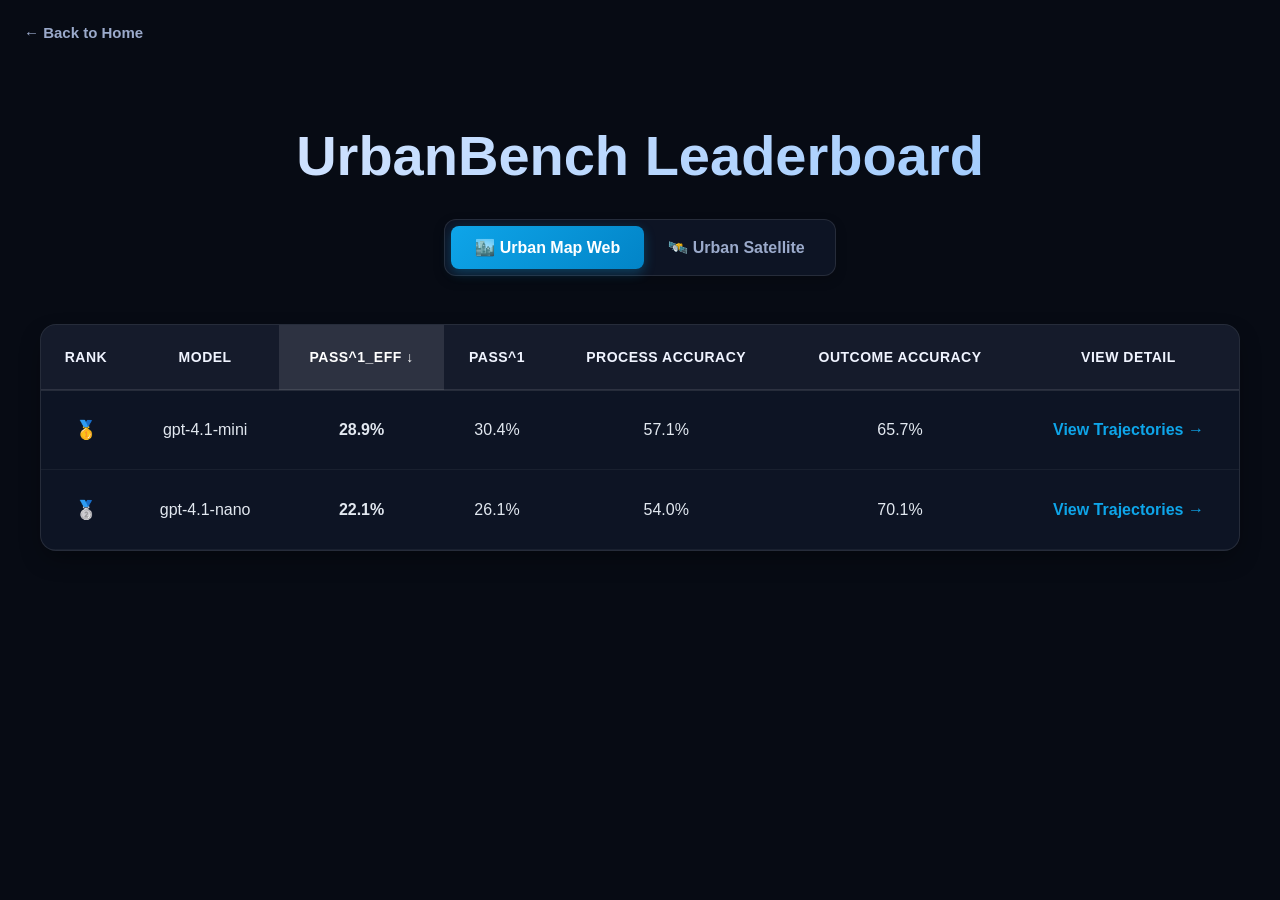
==== leaderboard.html @ 75261573 "update leaderboard" ====
<!DOCTYPE html>
<html lang="en">
<head>
  <meta charset="UTF-8">
  <meta name="viewport" content="width=device-width, initial-scale=1.0">
  <title>UrbanBench — Leaderboard</title>
  <link href="https://fonts.googleapis.com/css2?family=Inter:wght@300;400;500;600;700;800&family=JetBrains+Mono:wght@400;600&display=swap" rel="stylesheet">
  <link rel="stylesheet" href="css/leaderboard.css">
</head>
<body>
  
  <div class="nav-header">
    <a href="index.html" class="back-link">← Back to Home</a>
  </div>

  <div class="leaderboard-wrapper">
    <h1 class="leaderboard-title">UrbanBench Leaderboard</h1>

    <div class="leaderboard-controls">
      <div class="domain-toggle-container">
        <button class="domain-toggle-option active" data-domain="urban_map_web">
          🏙️ Urban Map Web
        </button>
        <button class="domain-toggle-option" data-domain="urban_satellite">
          🛰️ Urban Satellite
        </button>
      </div>
    </div>

    <div class="metrics-table-container">
      <table class="reliability-table">
        <thead>
          <tr>
            <th>Rank</th>
            <th>Model</th>
            <th class="sortable active" data-sort="pass1_eff">Pass^1_EFF ↓</th>
            <th class="sortable" data-sort="pass1">Pass^1</th>
            <th class="sortable" data-sort="average_process_accuracy">Process Accuracy</th>
            <th class="sortable" data-sort="average_outcome_accuracy">Outcome Accuracy</th>
            <th>View Detail</th>
          </tr>
        </thead>
        <tbody id="leaderboard-body">
          <!-- Rows injected via JS -->
        </tbody>
      </table>
    </div>
  </div>

  <script src="js/leaderboard.js"></script>
</body>
</html>
---- css/leaderboard.css ----
/* css/leaderboard.css */
body {
  margin: 0;
  background: #070b14;
  font-family: -apple-system, BlinkMacSystemFont, 'Segoe UI', 'Roboto', 'Oxygen', 'Ubuntu', 'Cantarell', 'Fira Sans', 'Droid Sans', 'Helvetica Neue', sans-serif;
  color: #f0f4ff;
}

.leaderboard-wrapper {
  padding: 60px 24px 100px;
  max-width: 1200px;
  margin: 0 auto;
}

.leaderboard-title {
  font-size: 3.5rem;
  font-weight: 800;
  text-align: center;
  margin-top: 0;
  margin-bottom: 32px;
  line-height: 1.1;
  background: linear-gradient(135deg, #e0eaff 0%, #93c5fd 100%);
  -webkit-background-clip: text;
  background-clip: text;
  -webkit-text-fill-color: transparent;
}

/* Domain Toggle Switch */
.leaderboard-controls {
  display: flex;
  justify-content: center;
  margin-bottom: 48px;
}

.domain-toggle-container {
  display: flex;
  background: #0d1424;
  border-radius: 12px;
  padding: 6px;
  box-shadow: 0 4px 12px rgba(0, 0, 0, 0.2);
  border: 1px solid rgba(255,255,255,0.1);
}

.domain-toggle-option {
  padding: 12px 24px;
  border: none;
  background: transparent;
  color: #9baacb;
  font-size: 16px;
  font-weight: 600;
  border-radius: 8px;
  cursor: pointer;
  transition: all 0.3s ease;
  display: flex;
  align-items: center;
  gap: 8px;
  outline: none;
}

.domain-toggle-option.active {
  background: linear-gradient(135deg, #0ea5e9 0%, #0284c7 100%);
  color: white;
  box-shadow: 0 4px 12px rgba(14, 165, 233, 0.3);
}

.domain-toggle-option[data-domain="urban_satellite"].active {
  background: linear-gradient(135deg, #10b981 0%, #059669 100%);
  box-shadow: 0 4px 12px rgba(16, 185, 129, 0.3);
}

/* Table View */
.metrics-table-container {
  background: #0d1424;
  border-radius: 16px;
  box-shadow: 0 10px 25px -5px rgba(0, 0, 0, 0.4);
  overflow-x: auto;
  border: 1px solid rgba(255,255,255,0.1);
}

.reliability-table {
  width: 100%;
  border-collapse: collapse;
}

.reliability-table thead {
  background: rgba(255,255,255,0.03);
}

.reliability-table th {
  color: #f0f4ff;
  font-weight: 700;
  padding: 24px 16px;
  text-align: center;
  border-bottom: 2px solid rgba(255,255,255,0.1);
  font-size: 14px;
  text-transform: uppercase;
  letter-spacing: 0.5px;
  cursor: pointer;
  user-select: none;
  transition: background 0.2s;
}

.reliability-table th:hover {
  background: rgba(255,255,255,0.08);
}

.reliability-table th.active {
  background: rgba(255,255,255,0.1);
  color: #fff;
}

.reliability-table tbody tr {
  transition: all 0.2s ease;
  border-bottom: 1px solid rgba(255,255,255,0.05);
  height: 80px;
}

.reliability-table tbody tr:hover {
  background: rgba(255,255,255,0.02);
}

.reliability-table td {
  padding: 20px 16px;
  color: #e2e8f0;
  font-weight: 500;
  text-align: center;
}

.model-name {
  font-weight: 700;
  font-size: 16px;
  color: #f0f4ff;
}

.metric-value {
  font-size: 16px;
}

.rank-cell {
  font-weight: 800;
  font-size: 18px;
}

.gold-medal {
  color: #fbbf24; /* Amber-400 */
}
.silver-medal {
  color: #94a3b8; /* Slate-400 */
}
.bronze-medal {
  color: #d97706; /* Amber-600 */
}

/* Header breadcrumb */
.nav-header {
  padding: 24px;
  display: flex;
  justify-content: flex-start;
}
.back-link {
  color: #9baacb;
  text-decoration: none;
  font-weight: 600;
  font-size: 15px;
  transition: color 0.2s;
}
.back-link:hover {
  color: #f0f4ff;
}
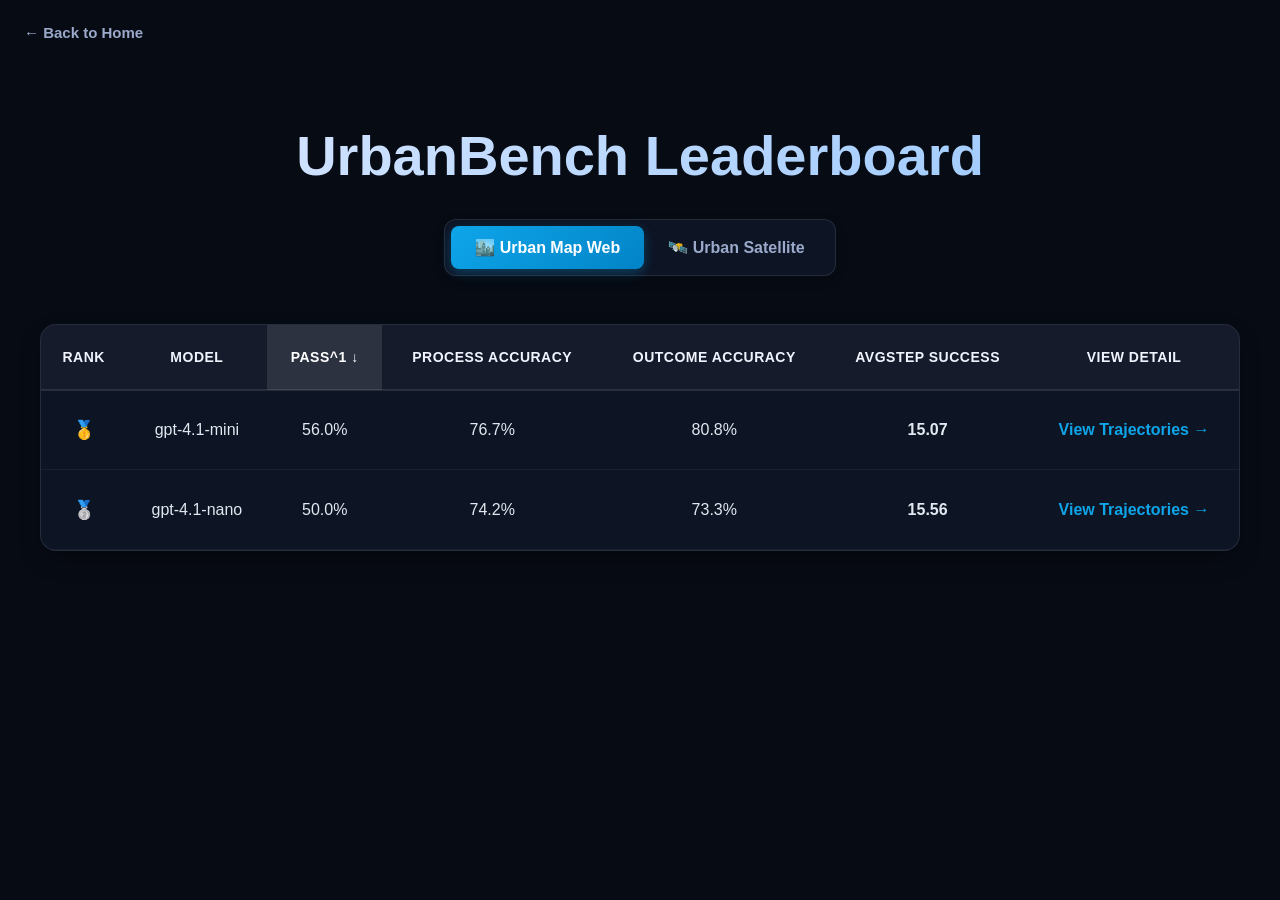
==== commit c089f6c1: "update metrics" ====
--- a/leaderboard.html
+++ b/leaderboard.html
@@ -33,10 +33,10 @@
           <tr>
             <th>Rank</th>
             <th>Model</th>
-            <th class="sortable active" data-sort="pass1_eff">Pass^1_EFF ↓</th>
-            <th class="sortable" data-sort="pass1">Pass^1</th>
+            <th class="sortable active" data-sort="pass1">Pass^1 ↓</th>
             <th class="sortable" data-sort="average_process_accuracy">Process Accuracy</th>
             <th class="sortable" data-sort="average_outcome_accuracy">Outcome Accuracy</th>
+            <th class="sortable" data-sort="avg_step_succ">AvgStep Success</th>
             <th>View Detail</th>
           </tr>
         </thead>
